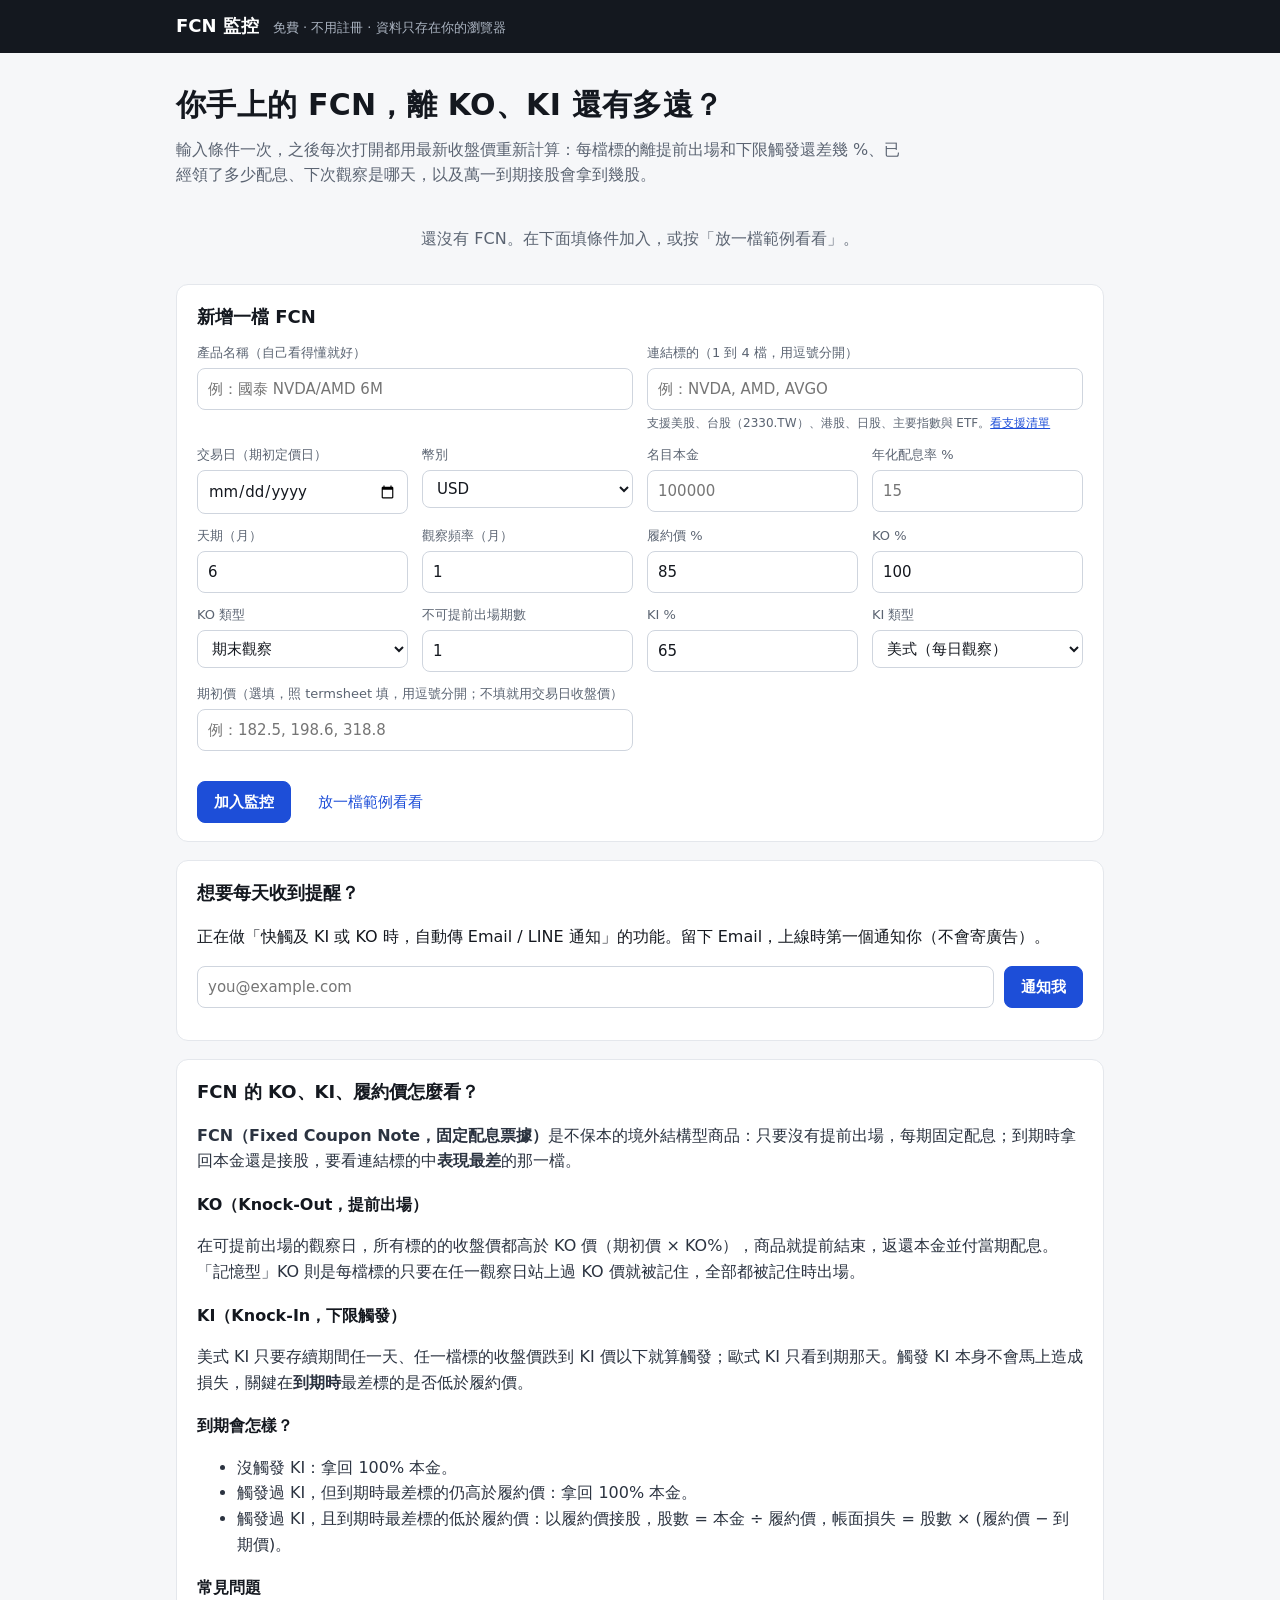
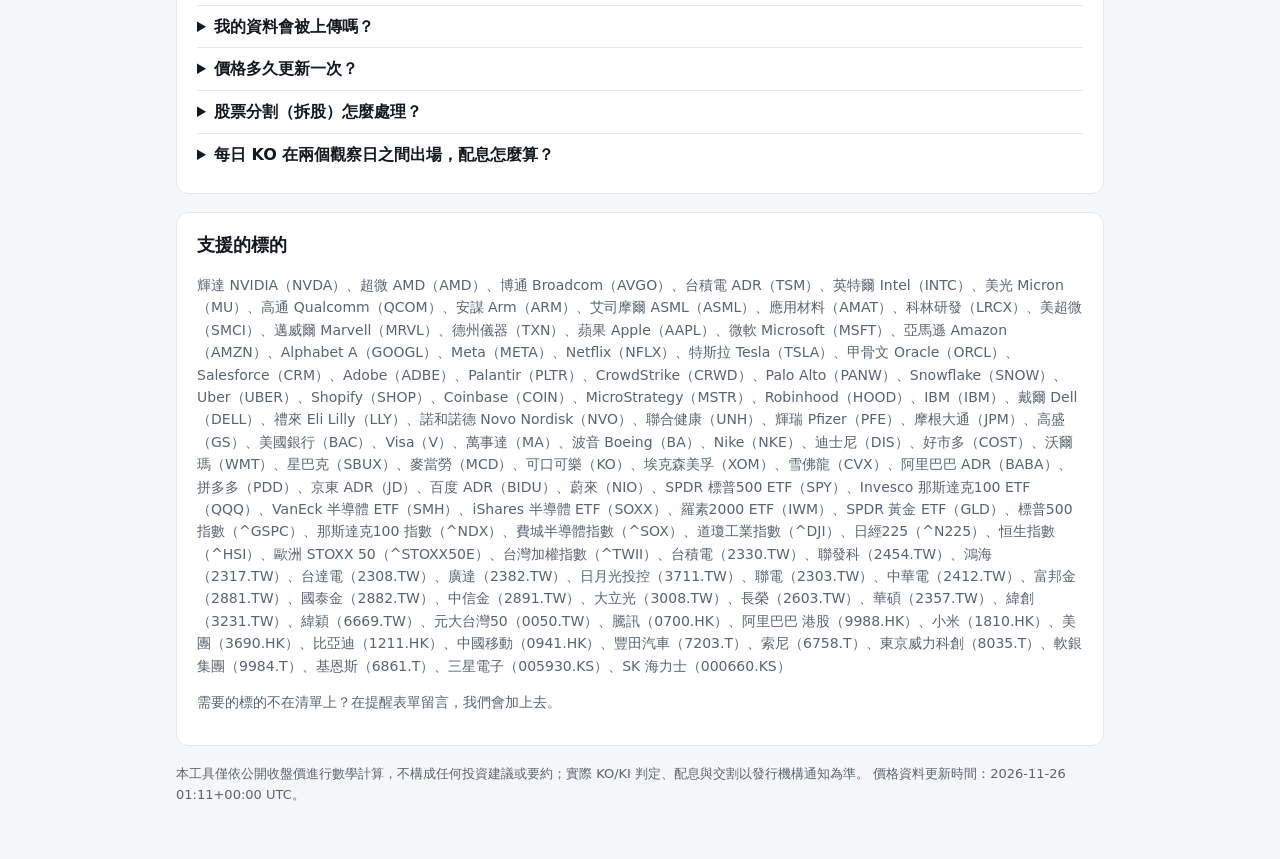
==== index.html @ c1f36475 "FCN watch: track KO/KI distance of FCN notes you hold Static site with a client-side KO/KI engine (1" ====
<!doctype html>
<html lang="zh-Hant-TW">
<head>
<meta charset="utf-8">
<meta name="viewport" content="width=device-width, initial-scale=1">
<title>FCN 監控｜追蹤你持有的結構型商品離 KO、KI 還有多遠</title>
<meta name="description" content="免費的 FCN 持有監控工具：輸入你手上 FCN 的條件，每天自動用最新收盤價計算各標的距離提前出場（KO）與下限觸發（KI）的幅度、已領配息、下次觀察日與到期可能的接股數量。資料只存在你的瀏覽器。">
<link rel="stylesheet" href="styles.css">
<script type="module" src="app.js"></script>
</head>
<body>
<header class="top">
  <div class="wrap">
    <a class="brand" href="./">FCN 監控</a>
    <span class="tag">免費 · 不用註冊 · 資料只存在你的瀏覽器</span>
  </div>
</header>

<main class="wrap">
  <section class="hero">
    <h1>你手上的 FCN，離 KO、KI 還有多遠？</h1>
    <p>輸入條件一次，之後每次打開都用最新收盤價重新計算：每檔標的離提前出場和下限觸發還差幾 %、已經領了多少配息、下次觀察是哪天，以及萬一到期接股會拿到幾股。</p>
  </section>

  <section id="notes" aria-live="polite"></section>

  <section class="panel" id="form-panel">
    <h2 id="form-title">新增一檔 FCN</h2>
    <form id="note-form" autocomplete="off">
      <div class="grid">
        <label class="wide">產品名稱（自己看得懂就好）
          <input name="name" required placeholder="例：國泰 NVDA/AMD 6M">
        </label>
        <label class="wide">連結標的（1 到 4 檔，用逗號分開）
          <input name="underlyings" required list="universe" placeholder="例：NVDA, AMD, AVGO">
          <small>支援美股、台股（2330.TW）、港股、日股、主要指數與 ETF。<a href="#universe-list">看支援清單</a></small>
        </label>
        <label>交易日（期初定價日）<input name="tradeDate" type="date" required></label>
        <label>幣別
          <select name="currency"><option>USD</option><option>TWD</option><option>HKD</option><option>JPY</option><option>EUR</option></select>
        </label>
        <label>名目本金<input name="notional" type="number" min="1" step="any" required placeholder="100000"></label>
        <label>年化配息率 %<input name="couponPa" type="number" step="any" min="0" required placeholder="15"></label>
        <label>天期（月）<input name="tenorMonths" type="number" min="1" required value="6"></label>
        <label>觀察頻率（月）<input name="obsPeriodMonths" type="number" min="1" required value="1"></label>
        <label>履約價 %<input name="strikePct" type="number" step="any" required value="85"></label>
        <label>KO %<input name="koPct" type="number" step="any" required value="100"></label>
        <label>KO 類型
          <select name="koType">
            <option value="period_end">期末觀察</option><option value="period_end_memory">期末記憶</option>
            <option value="daily">每日觀察</option><option value="daily_memory">每日記憶</option>
          </select>
        </label>
        <label>不可提前出場期數<input name="nonCallPeriods" type="number" min="0" value="1"></label>
        <label>KI %<input name="kiPct" type="number" step="any" value="65"></label>
        <label>KI 類型
          <select name="kiType"><option value="american">美式（每日觀察）</option><option value="european">歐式（到期觀察）</option><option value="none">無 KI</option></select>
        </label>
        <label class="wide">期初價（選填，照 termsheet 填，用逗號分開；不填就用交易日收盤價）
          <input name="initialSpots" placeholder="例：182.5, 198.6, 318.8">
        </label>
      </div>
      <p class="err" id="form-err" role="alert"></p>
      <div class="actions">
        <button type="submit" class="primary" id="submit-btn">加入監控</button>
        <button type="button" id="cancel-edit" hidden>取消編輯</button>
        <button type="button" id="load-example" class="ghost">放一檔範例看看</button>
      </div>
    </form>
    <datalist id="universe"></datalist>
  </section>

  <section class="panel" id="alerts">
    <h2>想要每天收到提醒？</h2>
    <p>正在做「快觸及 KI 或 KO 時，自動傳 Email / LINE 通知」的功能。留下 Email，上線時第一個通知你（不會寄廣告）。</p>
    <form id="waitlist" class="row">
      <input type="email" name="email" required placeholder="you@example.com" aria-label="Email">
      <button class="primary">通知我</button>
    </form>
    <p class="hint" id="waitlist-msg"></p>
  </section>

  <article class="panel prose" id="learn">
    <h2>FCN 的 KO、KI、履約價怎麼看？</h2>
    <p><b>FCN（Fixed Coupon Note，固定配息票據）</b>是不保本的境外結構型商品：只要沒有提前出場，每期固定配息；到期時拿回本金還是接股，要看連結標的中<b>表現最差</b>的那一檔。</p>
    <h3>KO（Knock-Out，提前出場）</h3>
    <p>在可提前出場的觀察日，所有標的的收盤價都高於 KO 價（期初價 × KO%），商品就提前結束，返還本金並付當期配息。「記憶型」KO 則是每檔標的只要在任一觀察日站上過 KO 價就被記住，全部都被記住時出場。</p>
    <h3>KI（Knock-In，下限觸發）</h3>
    <p>美式 KI 只要存續期間任一天、任一檔標的收盤價跌到 KI 價以下就算觸發；歐式 KI 只看到期那天。觸發 KI 本身不會馬上造成損失，關鍵在<b>到期時</b>最差標的是否低於履約價。</p>
    <h3>到期會怎樣？</h3>
    <ul>
      <li>沒觸發 KI：拿回 100% 本金。</li>
      <li>觸發過 KI，但到期時最差標的仍高於履約價：拿回 100% 本金。</li>
      <li>觸發過 KI，且到期時最差標的低於履約價：以履約價接股，股數 = 本金 ÷ 履約價，帳面損失 = 股數 × (履約價 − 到期價)。</li>
    </ul>
    <h3>常見問題</h3>
    <details><summary>我的資料會被上傳嗎？</summary><p>不會。你輸入的條件只存在這台裝置的瀏覽器（localStorage），網站只下載公開的收盤價。</p></details>
    <details><summary>價格多久更新一次？</summary><p>每個交易日收盤後更新一次，來源為 Yahoo Finance 的日收盤價，可能有延遲或錯誤，正式結果請以發行機構通知為準。</p></details>
    <details><summary>股票分割（拆股）怎麼處理？</summary><p>價格資料已依分割調整。如果你手動填了 termsheet 上的期初價，交易日之後若有分割，本工具會自動把期初價等比例換算。</p></details>
    <details><summary>每日 KO 在兩個觀察日之間出場，配息怎麼算？</summary><p>各發行機構規定不同，本工具在這種情況不計當期配息，請以你的 termsheet 為準。</p></details>
  </article>

  <section class="panel" id="universe-list">
    <h2>支援的標的</h2>
    <p class="hint" id="universe-text"></p>
    <p class="hint">需要的標的不在清單上？在提醒表單留言，我們會加上去。</p>
  </section>
</main>

<footer class="wrap foot">
  <p>本工具僅依公開收盤價進行數學計算，不構成任何投資建議或要約；實際 KO/KI 判定、配息與交割以發行機構通知為準。<span id="data-updated"></span></p>
</footer>
</body>
</html>
---- styles.css ----
:root {
  --ink: #14181f; --muted: #5b6472; --line: #e4e7ec; --bg: #f6f7f9; --card: #fff;
  --blue: #1d4ed8; --green: #047857; --red: #b91c1c; --amber: #fef3c7; --gray: #6b7280;
  font-family: "Noto Sans TC", "Microsoft JhengHei", "PingFang TC", system-ui, sans-serif;
  color: var(--ink); background: var(--bg);
}
* { box-sizing: border-box; }
body { margin: 0; line-height: 1.6; }
.wrap { max-width: 960px; margin: 0 auto; padding: 0 16px; }
a { color: var(--blue); }

.top { background: var(--ink); color: #fff; }
.top .wrap { display: flex; align-items: baseline; gap: 14px; padding-top: 12px; padding-bottom: 12px; flex-wrap: wrap; }
.brand { color: #fff; font-weight: 700; font-size: 18px; text-decoration: none; }
.tag { color: #aab3c0; font-size: 13px; }

.hero { padding: 28px 0 8px; }
.hero h1 { font-size: clamp(22px, 4vw, 30px); margin: 0 0 8px; letter-spacing: .01em; }
.hero p { color: var(--muted); margin: 0; max-width: 46em; }

.panel { background: var(--card); border: 1px solid var(--line); border-radius: 12px; padding: 18px 20px; margin: 18px 0; }
.panel h2 { font-size: 18px; margin: 0 0 12px; }
.hint { color: var(--muted); font-size: 14px; }

.grid { display: grid; grid-template-columns: repeat(4, 1fr); gap: 12px 14px; }
.grid label { display: flex; flex-direction: column; font-size: 13px; color: var(--muted); gap: 4px; min-width: 0; }
.grid .wide { grid-column: span 2; }
.grid small { font-size: 12px; }
input, select, button { font: inherit; font-size: 15px; }
input, select { border: 1px solid #cfd5de; border-radius: 8px; padding: 8px 10px; color: var(--ink); background: #fff; min-width: 0; }
input:focus, select:focus { outline: 2px solid #93b4f5; border-color: var(--blue); }
button { border: 1px solid #cfd5de; background: #fff; border-radius: 8px; padding: 8px 16px; cursor: pointer; }
button.primary { background: var(--blue); border-color: var(--blue); color: #fff; font-weight: 600; }
button.ghost { border-color: transparent; color: var(--blue); }
.actions { display: flex; gap: 10px; flex-wrap: wrap; margin-top: 6px; }
.row { display: flex; gap: 10px; flex-wrap: wrap; }
.row input { flex: 1 1 240px; }
.err { color: var(--red); min-height: 1.2em; margin: 8px 0 0; font-size: 14px; }

.note { background: var(--card); border: 1px solid var(--line); border-radius: 12px; padding: 16px 18px; margin: 14px 0; }
.note header { display: flex; justify-content: space-between; align-items: center; gap: 10px; flex-wrap: wrap; }
.note h3 { margin: 0; font-size: 17px; }
.badge { color: #fff; padding: 2px 10px; border-radius: 99px; font-size: 13px; white-space: nowrap; }
.badge.alive { background: var(--blue); } .badge.knocked_out { background: var(--green); } .badge.matured { background: var(--gray); }
.meta { color: var(--muted); font-size: 13px; margin: 4px 0 8px; }
.kpis { display: flex; flex-wrap: wrap; gap: 6px 18px; margin: 6px 0 10px; font-size: 14px; }
.kpis b { font-variant-numeric: tabular-nums; }
.ki-hit { color: var(--red); font-weight: 700; }
.alert { background: var(--amber); border-radius: 8px; padding: 8px 12px; font-size: 14px; margin: 0 0 10px; }

.tbl { width: 100%; overflow-x: auto; }
table { border-collapse: collapse; width: 100%; font-size: 14px; font-variant-numeric: tabular-nums; }
th, td { padding: 7px 8px; border-bottom: 1px solid #eef0f3; text-align: right; white-space: nowrap; }
th:first-child, td:first-child { text-align: left; }
th { color: var(--muted); font-weight: 500; font-size: 13px; }
.pos { color: var(--green); } .neg { color: var(--red); } .warn { background: var(--amber); }

.bar { position: relative; height: 8px; background: #eef0f3; border-radius: 99px; min-width: 120px; }
.bar i { position: absolute; top: -3px; width: 2px; height: 14px; background: var(--ink); }
.bar .ki { position: absolute; left: 0; top: 0; bottom: 0; background: #fecaca; border-radius: 99px 0 0 99px; }
.bar .ko { position: absolute; right: 0; top: 0; bottom: 0; background: #bbf7d0; border-radius: 0 99px 99px 0; }

.note details { margin-top: 8px; font-size: 14px; }
.note ul { margin: 6px 0 0; padding-left: 18px; }
.note .tools { display: flex; gap: 6px; }
.note .tools button { font-size: 13px; padding: 4px 10px; }

.prose h3 { font-size: 16px; margin: 18px 0 4px; }
.prose p, .prose li { color: #2b3340; }
.prose details { border-top: 1px solid var(--line); padding: 8px 0; }
.prose summary { cursor: pointer; font-weight: 600; }
.foot { color: var(--muted); font-size: 13px; padding-bottom: 40px; }
.empty { color: var(--muted); text-align: center; padding: 14px; }

@media (max-width: 720px) {
  .grid { grid-template-columns: 1fr 1fr; }
  .grid .wide { grid-column: span 2; }
}
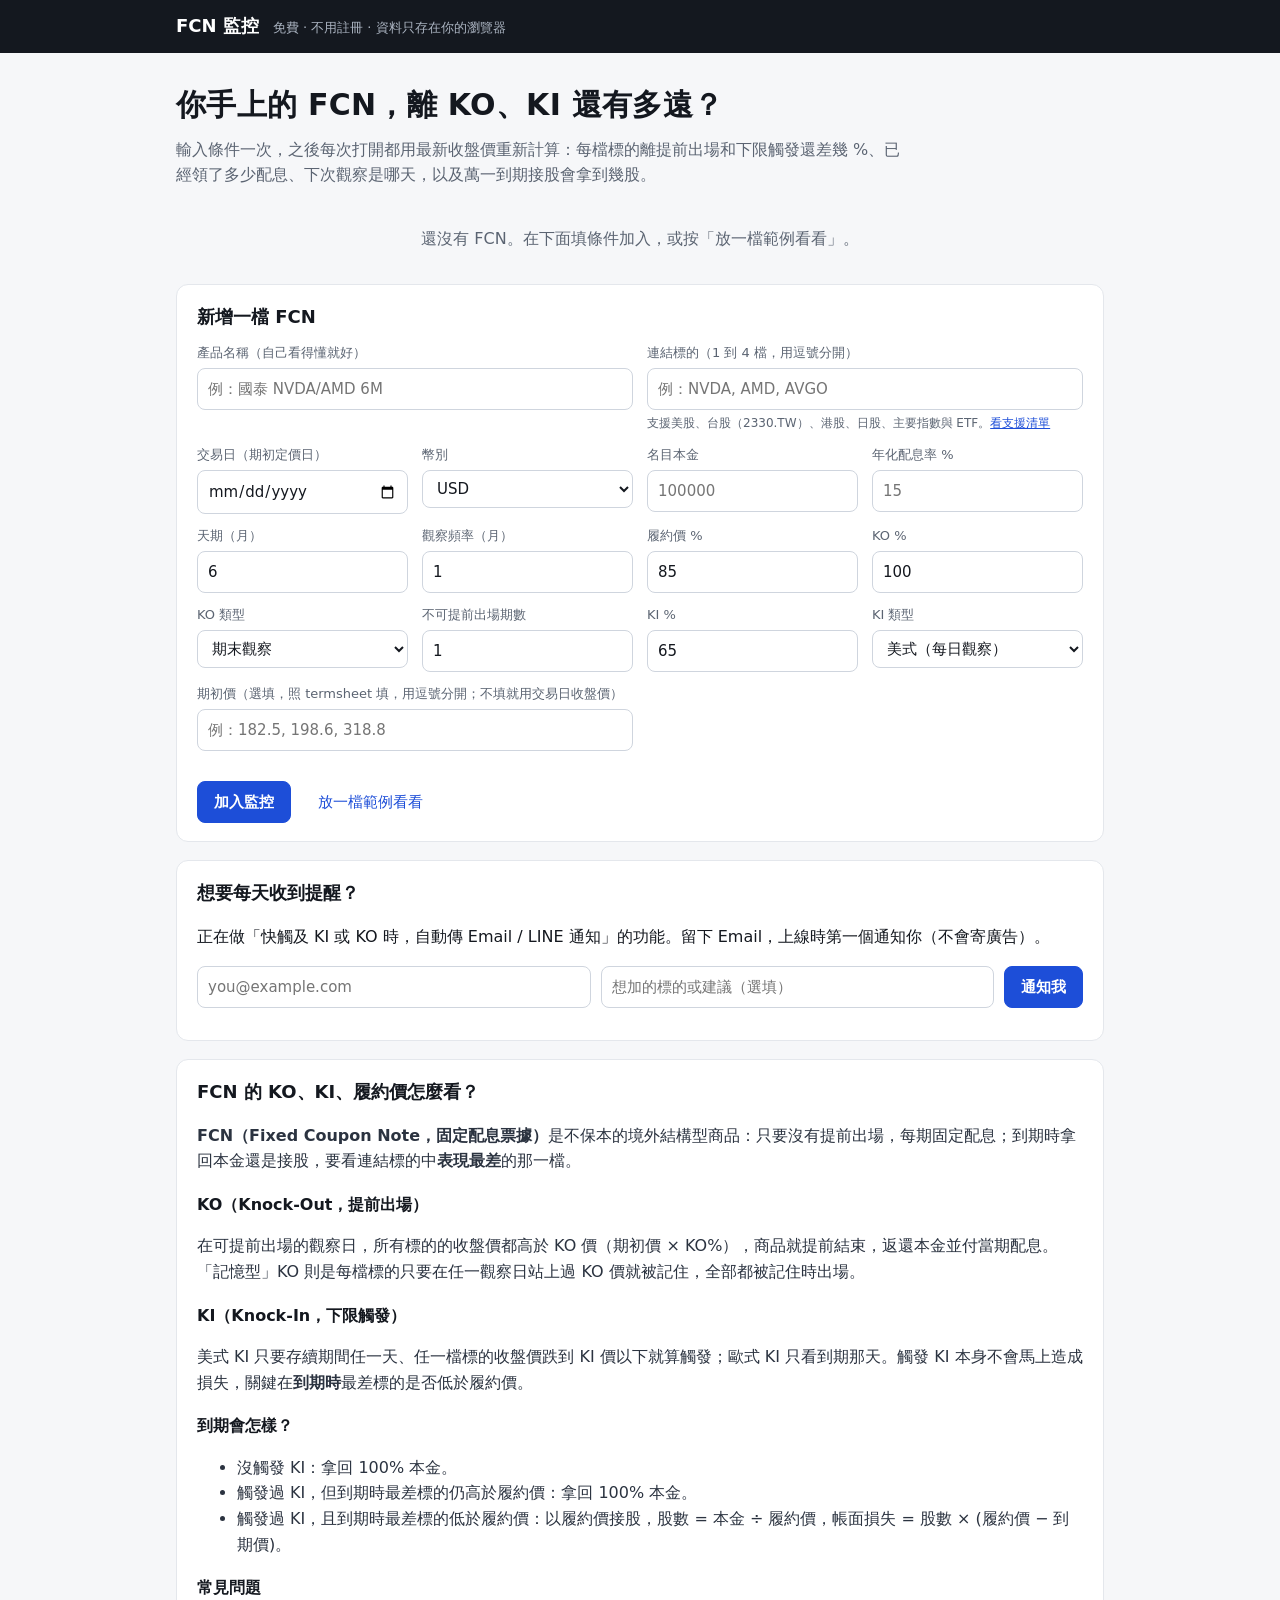
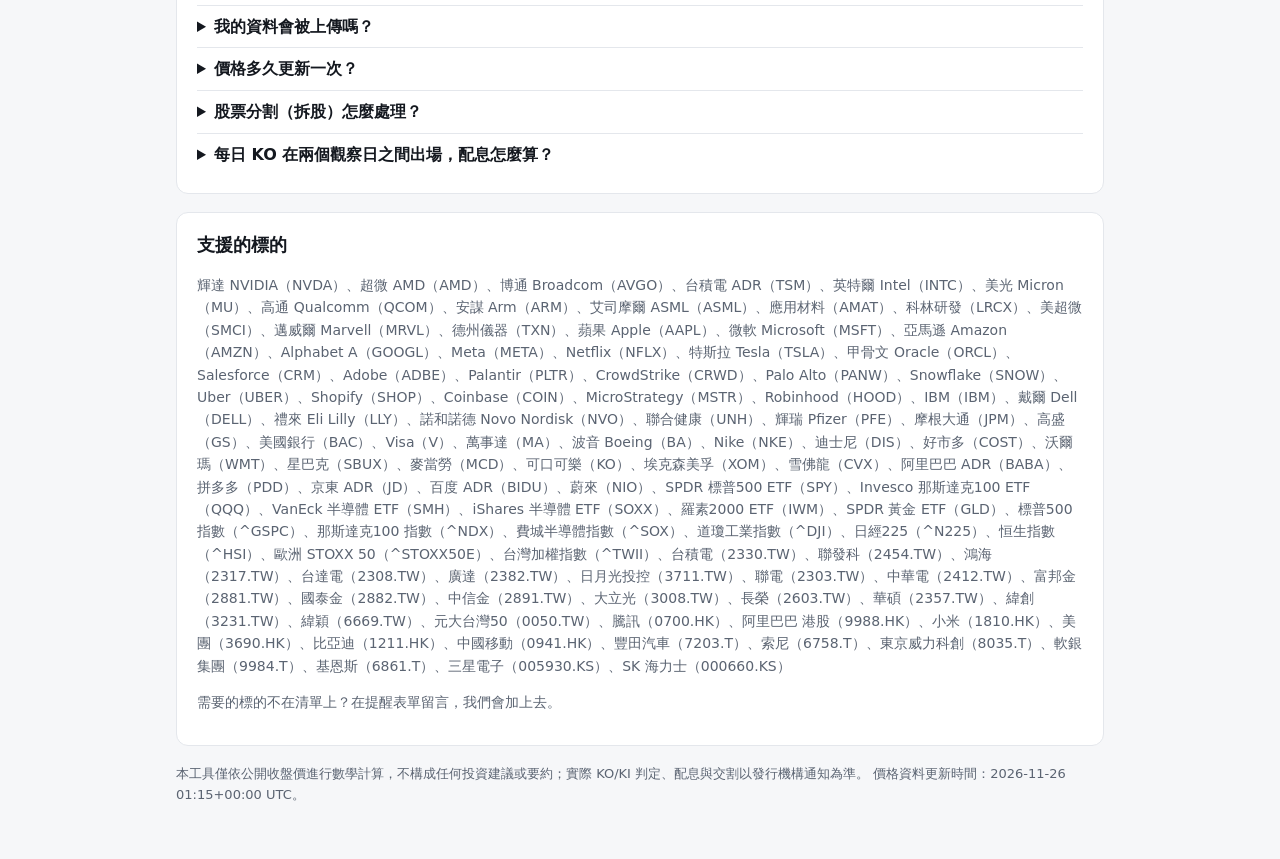
==== commit 2552048d: "Send waitlist signups to a Google Form; drop the unused Supabase plan Co-Authored-By: Claude Opus 5." ====
--- a/index.html
+++ b/index.html
@@ -75,6 +75,7 @@
     <p>正在做「快觸及 KI 或 KO 時，自動傳 Email / LINE 通知」的功能。留下 Email，上線時第一個通知你（不會寄廣告）。</p>
     <form id="waitlist" class="row">
       <input type="email" name="email" required placeholder="you@example.com" aria-label="Email">
+      <input name="note" maxlength="500" placeholder="想加的標的或建議（選填）" aria-label="備註">
       <button class="primary">通知我</button>
     </form>
     <p class="hint" id="waitlist-msg"></p>
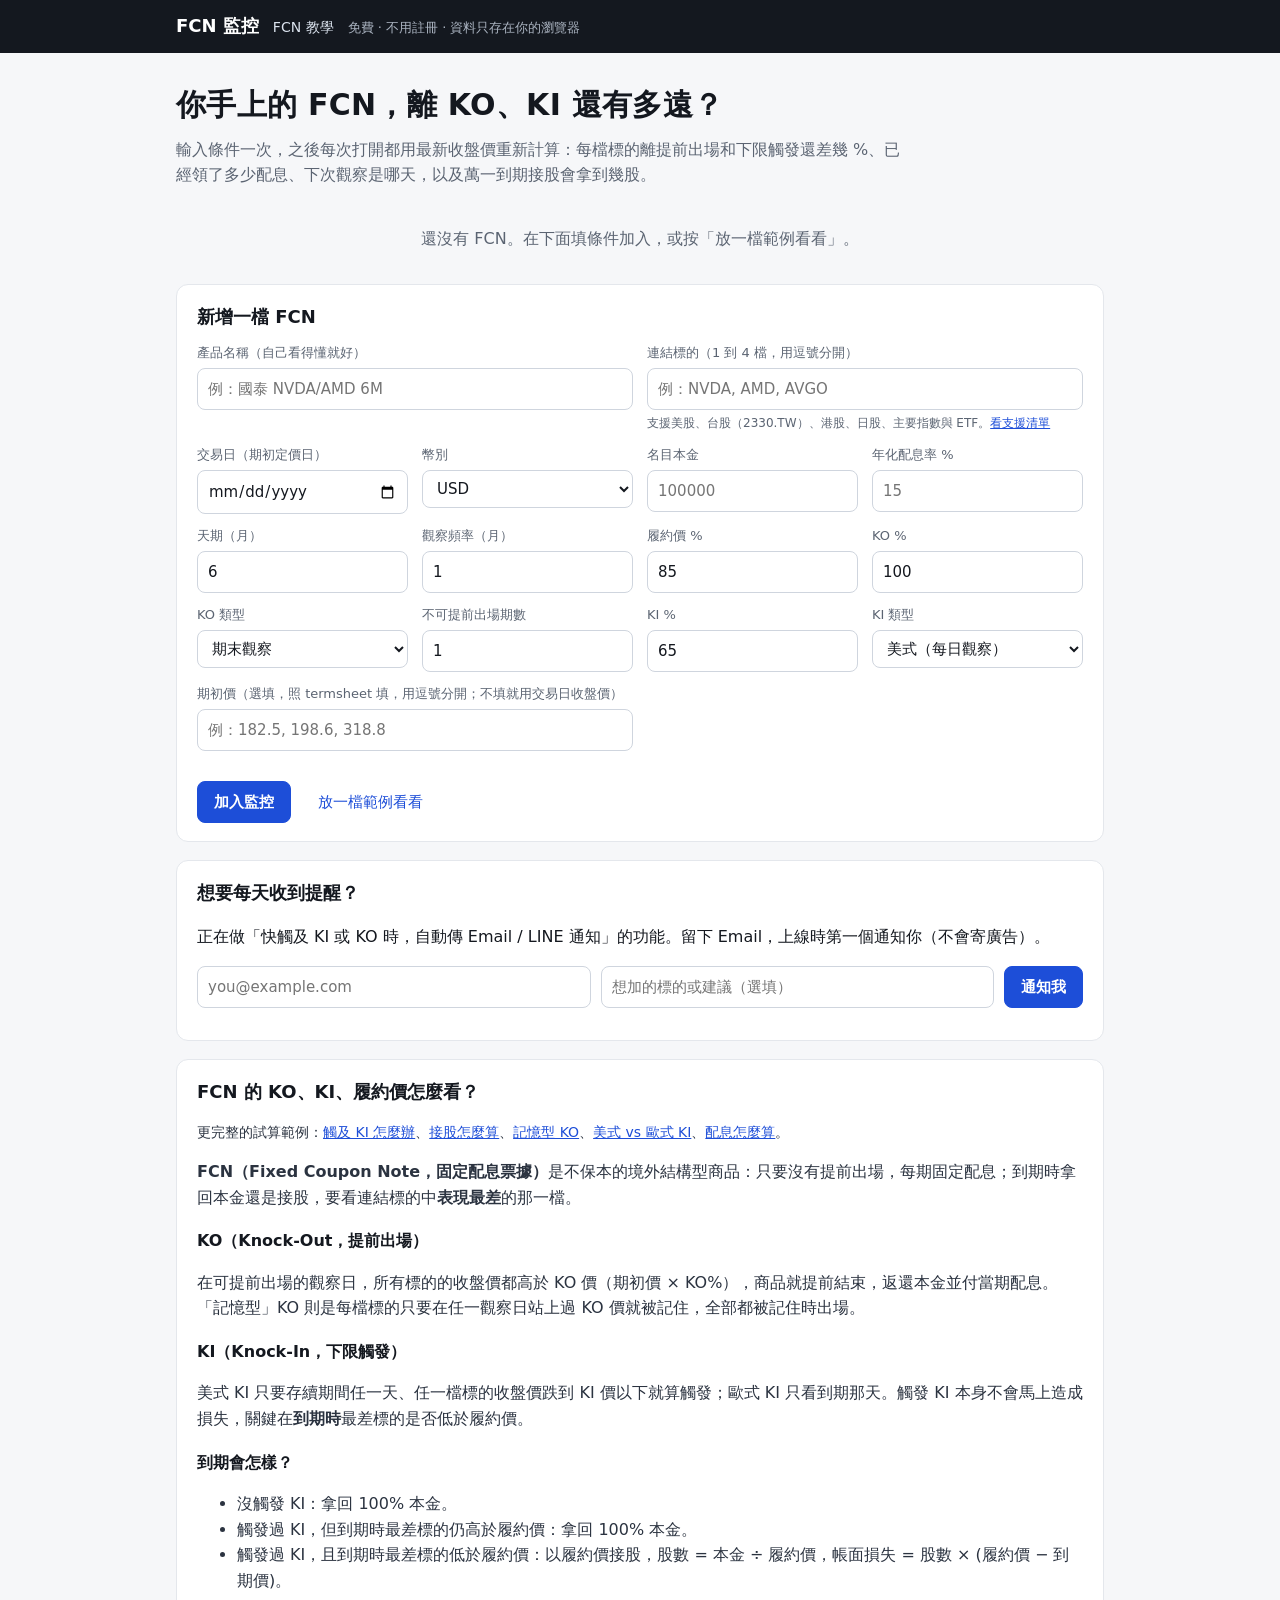
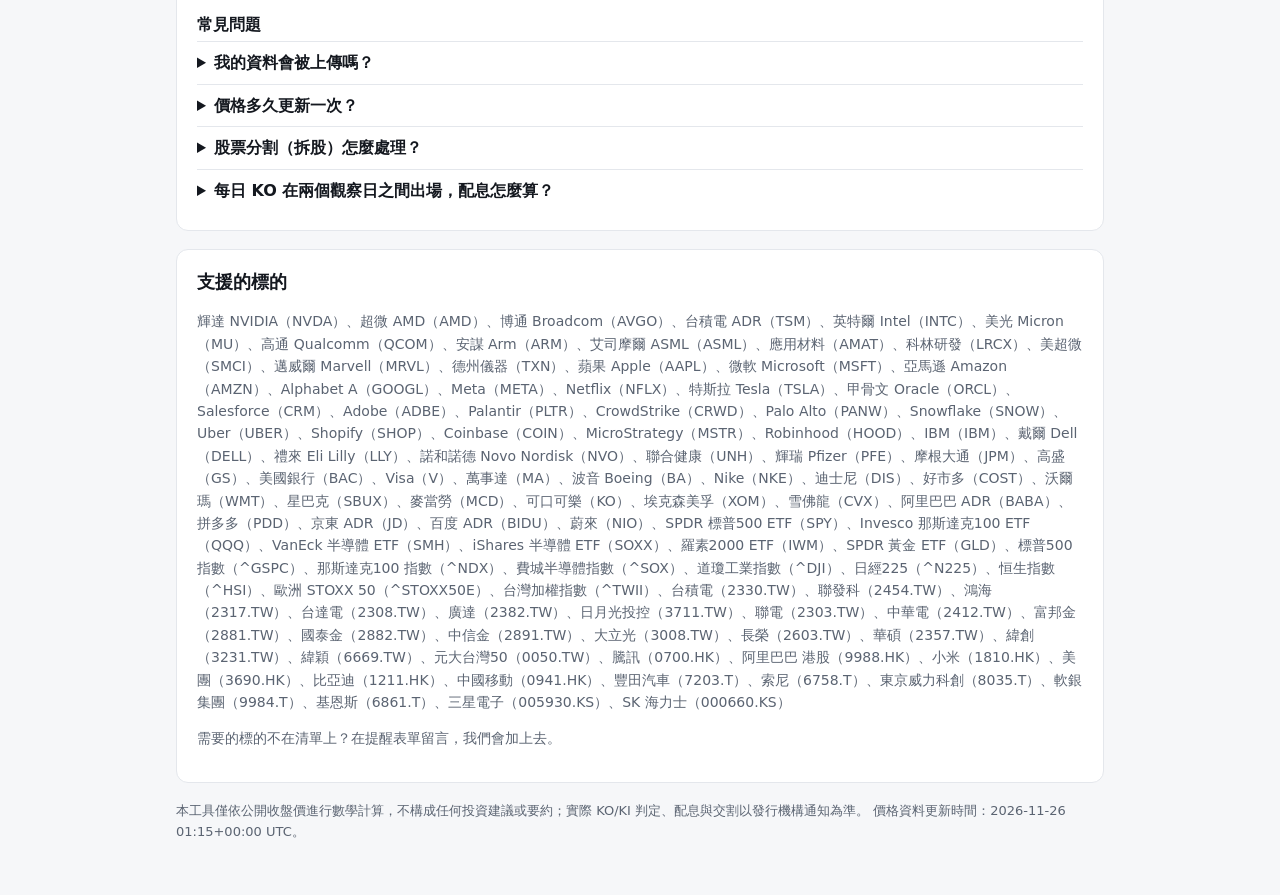
==== commit 93524049: "Add five FCN explainer articles with checked worked examples KI, share delivery, memory KO, American" ====
--- a/index.html
+++ b/index.html
@@ -12,6 +12,7 @@
 <header class="top">
   <div class="wrap">
     <a class="brand" href="./">FCN 監控</a>
+    <a class="navlink" href="learn/">FCN 教學</a>
     <span class="tag">免費 · 不用註冊 · 資料只存在你的瀏覽器</span>
   </div>
 </header>
@@ -83,6 +84,7 @@
 
   <article class="panel prose" id="learn">
     <h2>FCN 的 KO、KI、履約價怎麼看？</h2>
+    <p class="hint">更完整的試算範例：<a href="learn/fcn-ki/">觸及 KI 怎麼辦</a>、<a href="learn/fcn-jie-gu/">接股怎麼算</a>、<a href="learn/fcn-memory-ko/">記憶型 KO</a>、<a href="learn/fcn-american-european-ki/">美式 vs 歐式 KI</a>、<a href="learn/fcn-coupon/">配息怎麼算</a>。</p>
     <p><b>FCN（Fixed Coupon Note，固定配息票據）</b>是不保本的境外結構型商品：只要沒有提前出場，每期固定配息；到期時拿回本金還是接股，要看連結標的中<b>表現最差</b>的那一檔。</p>
     <h3>KO（Knock-Out，提前出場）</h3>
     <p>在可提前出場的觀察日，所有標的的收盤價都高於 KO 價（期初價 × KO%），商品就提前結束，返還本金並付當期配息。「記憶型」KO 則是每檔標的只要在任一觀察日站上過 KO 價就被記住，全部都被記住時出場。</p>
--- a/styles.css
+++ b/styles.css
@@ -76,3 +76,18 @@
   .grid { grid-template-columns: 1fr 1fr; }
   .grid .wide { grid-column: span 2; }
 }
+
+/* learn pages */
+.navlink { color: #dbe3ee; font-size: 14px; text-decoration: none; }
+.navlink:hover { text-decoration: underline; }
+.article h1 { font-size: clamp(22px, 4vw, 28px); margin: 4px 0 14px; }
+.article h2 { font-size: 18px; margin: 24px 0 6px; }
+.crumb { font-size: 13px; color: var(--muted); margin: 0; }
+.calc { margin: 10px 0 14px; }
+.calc th { background: #f6f7f9; }
+.cta { border-color: #bfd0f7; background: #f5f8ff; }
+a.button { display: inline-block; padding: 9px 18px; border-radius: 8px; text-decoration: none; }
+a.button.primary { background: var(--blue); color: #fff; font-weight: 600; }
+.toc { list-style: none; padding: 0; margin: 0; }
+.toc li { padding: 10px 0; border-bottom: 1px solid var(--line); }
+.toc li:last-child { border-bottom: 0; }
